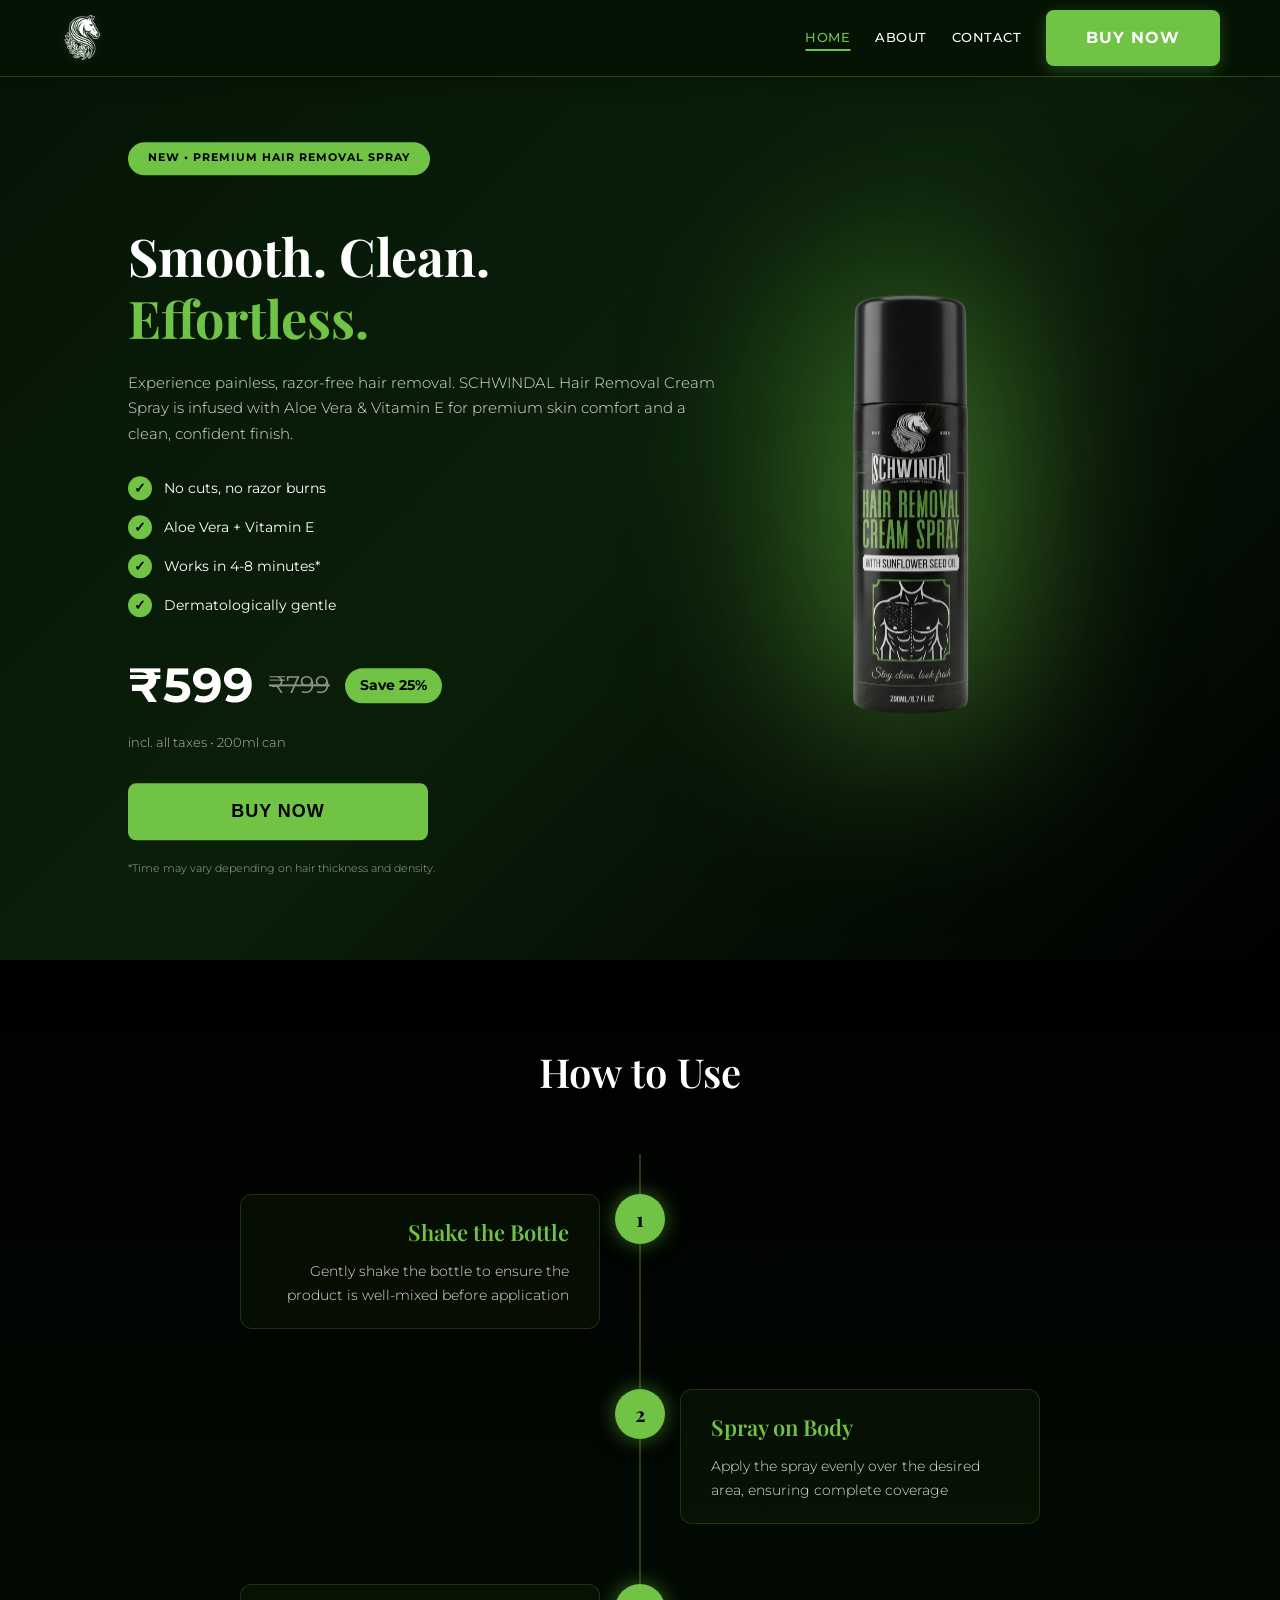
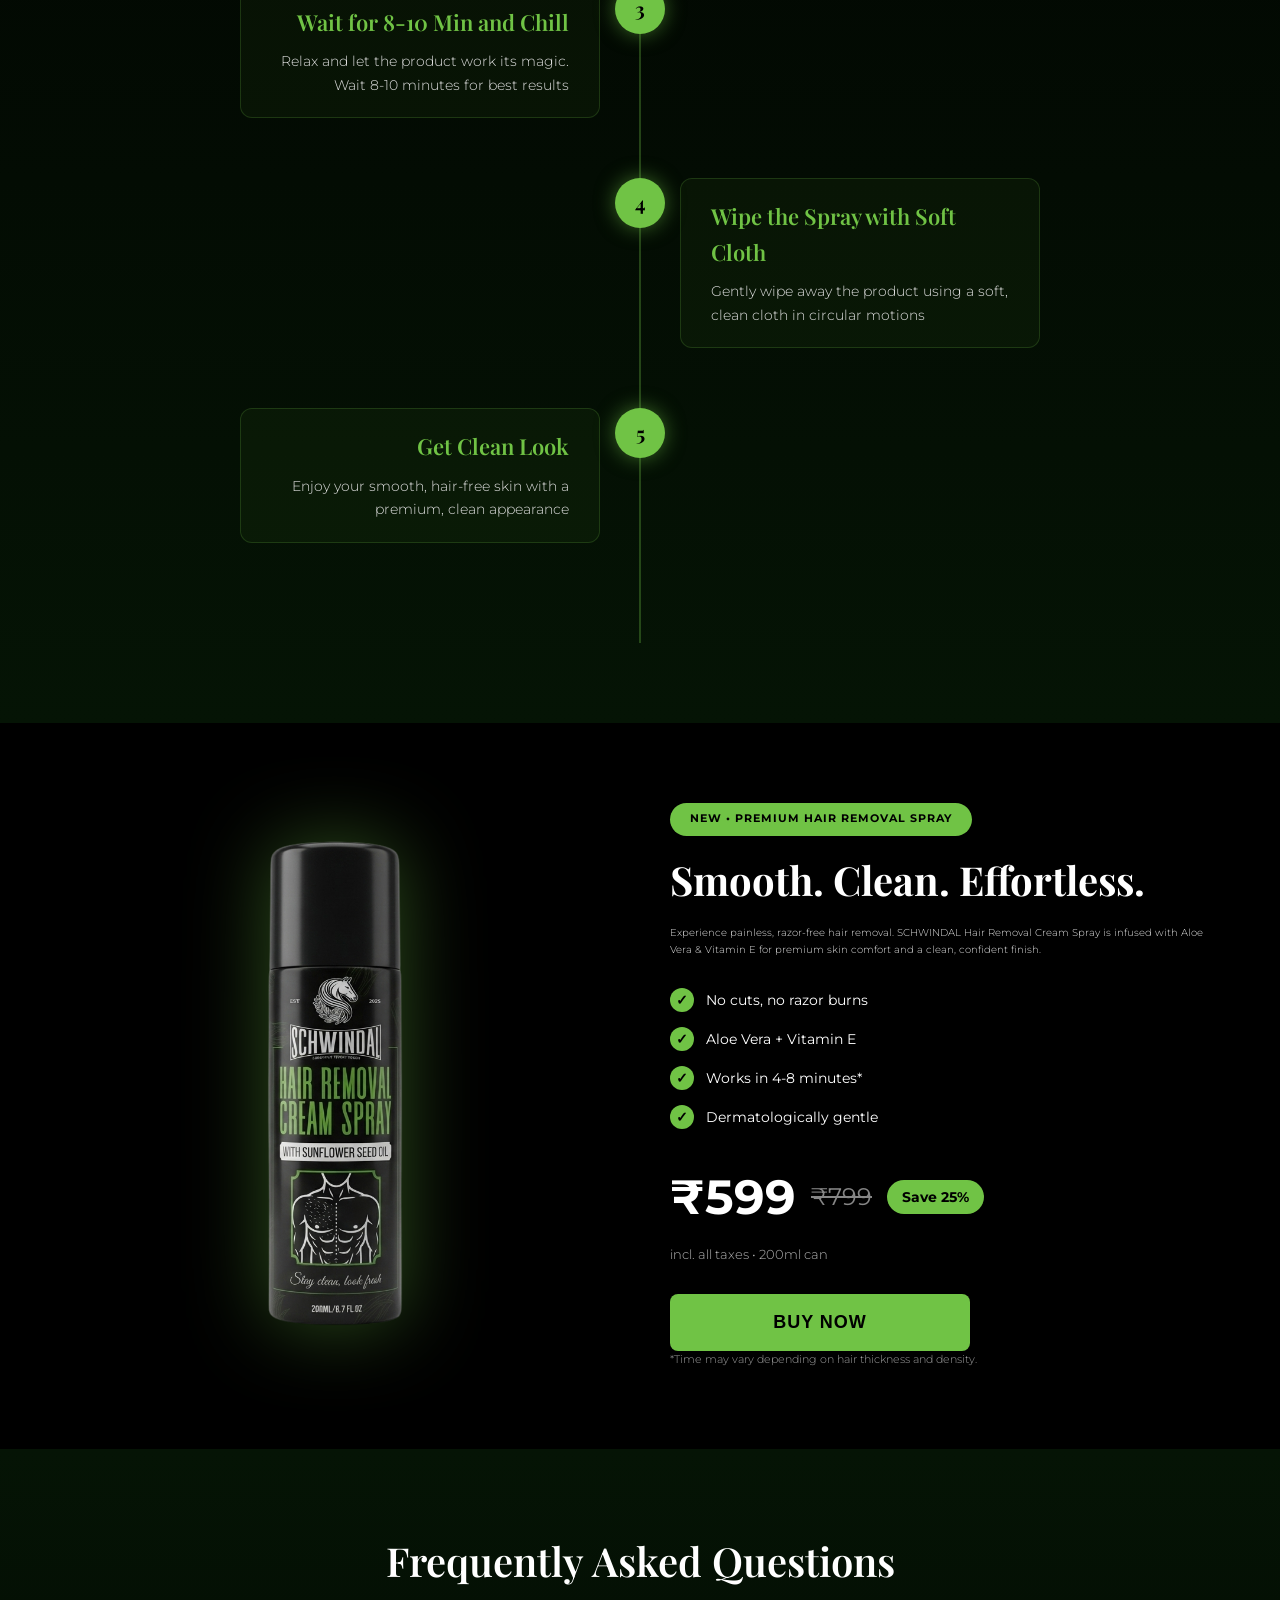
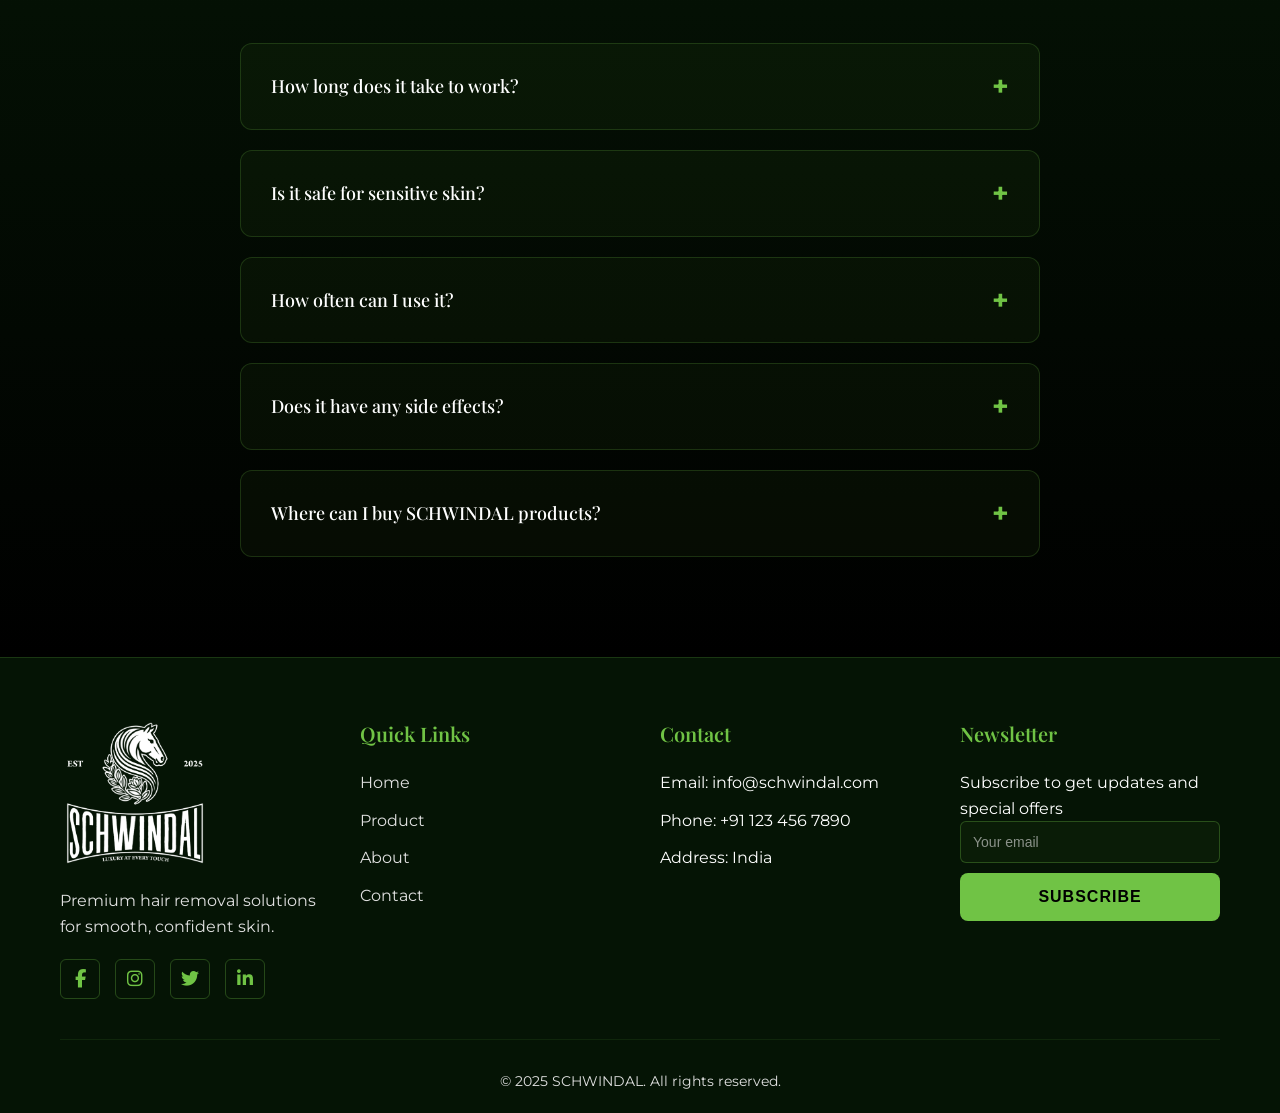
==== index.html @ e3bf69b7 "Initial commit" ====
<!DOCTYPE html>
<html lang="en">
<head>
    <meta charset="UTF-8">
    <meta name="viewport" content="width=device-width, initial-scale=1.0">
    <title>SCHWINDAL Hair Removal Cream Spray</title>
    <link rel="preconnect" href="https://fonts.googleapis.com">
    <link rel="preconnect" href="https://fonts.gstatic.com" crossorigin>
    <link href="https://fonts.googleapis.com/css2?family=Playfair+Display:wght@400;600;700&family=Montserrat:wght@300;400;500;600;700&display=swap" rel="stylesheet">
    <link rel="stylesheet" href="https://cdnjs.cloudflare.com/ajax/libs/font-awesome/6.4.0/css/all.min.css">
    <link rel="stylesheet" href="styles.css">
</head>
<body>
    <!-- Navbar will be loaded here -->

    <!-- Hero Section -->
    <section class="hero" id="home">
        <div class="hero-background"></div>
        <div class="hero-content">
            <!-- Bottle Container -->
            <div class="bottle-container" id="bottleContainer">
                <img src="bottle-hero.png" alt="SCHWINDAL Hair Removal Cream Spray" class="bottle-image" id="bottleImage">
            </div>

            <!-- Product Details Container -->
            <div class="product-details" id="productDetails">
                <div class="product-tag">NEW • PREMIUM HAIR REMOVAL SPRAY</div>
                <h1 class="product-title">
                    Smooth. Clean. <span class="highlight">Effortless.</span>
                </h1>
                <p class="product-description">
                    Experience painless, razor-free hair removal. SCHWINDAL Hair Removal Cream Spray is infused with Aloe Vera & Vitamin E for premium skin comfort and a clean, confident finish.
                </p>
                
                <ul class="product-features">
                    <li>
                        <span class="feature-icon">✓</span>
                        <span>No cuts, no razor burns</span>
                    </li>
                    <li>
                        <span class="feature-icon">✓</span>
                        <span>Aloe Vera + Vitamin E</span>
                    </li>
                    <li>
                        <span class="feature-icon">✓</span>
                        <span>Works in 4-8 minutes*</span>
                    </li>
                    <li>
                        <span class="feature-icon">✓</span>
                        <span>Dermatologically gentle</span>
                    </li>
                </ul>

                <div class="pricing">
                    <div class="price-container">
                        <span class="current-price">₹599</span>
                        <span class="original-price">₹799</span>
                        <span class="discount-badge">Save 25%</span>
                    </div>
                    <p class="price-note">incl. all taxes • 200ml can</p>
                </div>

                <div class="cta-buttons">
                    <button class="btn btn-primary btn-buy">Buy Now</button>
                </div>

                <p class="disclaimer">*Time may vary depending on hair thickness and density.</p>
            </div>
        </div>
    </section>

    <!-- How to Use Timeline Section -->
    <section class="section timeline-section" id="how-to-use">
        <div class="container">
            <h2 class="section-title">How to Use</h2>
            <div class="timeline">
                <div class="timeline-item" data-timeline="0">
                    <div class="timeline-dot">1</div>
                    <div class="timeline-content">
                        <h3>Shake the Bottle</h3>
                        <p>Gently shake the bottle to ensure the product is well-mixed before application</p>
                    </div>
                </div>
                <div class="timeline-item" data-timeline="1">
                    <div class="timeline-dot">2</div>
                    <div class="timeline-content">
                        <h3>Spray on Body</h3>
                        <p>Apply the spray evenly over the desired area, ensuring complete coverage</p>
                    </div>
                </div>
                <div class="timeline-item" data-timeline="2">
                    <div class="timeline-dot">3</div>
                    <div class="timeline-content">
                        <h3>Wait for 8-10 Min and Chill</h3>
                        <p>Relax and let the product work its magic. Wait 8-10 minutes for best results</p>
                    </div>
                </div>
                <div class="timeline-item" data-timeline="3">
                    <div class="timeline-dot">4</div>
                    <div class="timeline-content">
                        <h3>Wipe the Spray with Soft Cloth</h3>
                        <p>Gently wipe away the product using a soft, clean cloth in circular motions</p>
                    </div>
                </div>
                <div class="timeline-item" data-timeline="4">
                    <div class="timeline-dot">5</div>
                    <div class="timeline-content">
                        <h3>Get Clean Look</h3>
                        <p>Enjoy your smooth, hair-free skin with a premium, clean appearance</p>
                    </div>
                </div>
            </div>
        </div>
    </section>

    <!-- Product Details Section -->
    <section class="section product-section" id="product">
        <div class="container">
            <div class="product-layout">
                <div class="product-image-container">
                    <img src="bottle-hero.png" alt="SCHWINDAL Hair Removal Cream Spray" class="product-main-image">
                </div>
                <div class="product-info-container">
                    <div class="product-tag">NEW • PREMIUM HAIR REMOVAL SPRAY</div>
                    <h2 class="product-section-title">
                        Smooth. Clean. <span class="highlight">Effortless.</span>
                    </h2>
                    <p class="product-info-description">
                        Experience painless, razor-free hair removal. SCHWINDAL Hair Removal Cream Spray is infused with Aloe Vera & Vitamin E for premium skin comfort and a clean, confident finish.
                    </p>
                    
                    <ul class="product-info-features">
                        <li>
                            <span class="feature-icon">✓</span>
                            <span>No cuts, no razor burns</span>
                        </li>
                        <li>
                            <span class="feature-icon">✓</span>
                            <span>Aloe Vera + Vitamin E</span>
                        </li>
                        <li>
                            <span class="feature-icon">✓</span>
                            <span>Works in 4-8 minutes*</span>
                        </li>
                        <li>
                            <span class="feature-icon">✓</span>
                            <span>Dermatologically gentle</span>
                        </li>
                    </ul>

                    <div class="product-info-pricing">
                        <div class="price-container">
                            <span class="current-price">₹599</span>
                            <span class="original-price">₹799</span>
                            <span class="discount-badge">Save 25%</span>
                        </div>
                        <p class="price-note">incl. all taxes • 200ml can</p>
                    </div>

                    <button class="btn btn-primary btn-buy">Buy Now</button>
                    <p class="disclaimer">*Time may vary depending on hair thickness and density.</p>
                </div>
            </div>
        </div>
    </section>

    <!-- FAQ Section -->
    <section class="section faq-section" id="faq">
        <div class="container">
            <h2 class="section-title">Frequently Asked Questions</h2>
            <div class="faq-container">
                <div class="faq-item">
                    <div class="faq-question">
                        <h3>How long does it take to work?</h3>
                        <span class="faq-icon">+</span>
                    </div>
                    <div class="faq-answer">
                        <p>SCHWINDAL Hair Removal Cream Spray typically works in 4-8 minutes. The time may vary depending on hair thickness and density.</p>
                    </div>
                </div>
                <div class="faq-item">
                    <div class="faq-question">
                        <h3>Is it safe for sensitive skin?</h3>
                        <span class="faq-icon">+</span>
                    </div>
                    <div class="faq-answer">
                        <p>Yes, our product is dermatologically tested and contains Aloe Vera & Vitamin E, making it gentle and suitable for sensitive skin.</p>
                    </div>
                </div>
                <div class="faq-item">
                    <div class="faq-question">
                        <h3>How often can I use it?</h3>
                        <span class="faq-icon">+</span>
                    </div>
                    <div class="faq-answer">
                        <p>You can use SCHWINDAL Hair Removal Cream Spray as needed. We recommend following the instructions on the packaging for best results.</p>
                    </div>
                </div>
                <div class="faq-item">
                    <div class="faq-question">
                        <h3>Does it have any side effects?</h3>
                        <span class="faq-icon">+</span>
                    </div>
                    <div class="faq-answer">
                        <p>Our product is formulated with gentle ingredients. However, we recommend doing a patch test before first use, especially if you have sensitive skin.</p>
                    </div>
                </div>
                <div class="faq-item">
                    <div class="faq-question">
                        <h3>Where can I buy SCHWINDAL products?</h3>
                        <span class="faq-icon">+</span>
                    </div>
                    <div class="faq-answer">
                        <p>You can purchase SCHWINDAL Hair Removal Cream Spray directly from our website using the "Buy Now" button, or visit our authorized retailers.</p>
                    </div>
                </div>
            </div>
        </div>
    </section>

    <!-- Footer will be loaded here -->

    <script src="components/loader.js"></script>
    <script src="script.js"></script>
</body>
</html>
---- styles.css ----
* {
    margin: 0;
    padding: 0;
    box-sizing: border-box;
}

:root {
    --primary-green: #70c345;
    --primary-green-dark: #5aa335;
    --primary-green-light: #8dd066;
    --dark-green: #0a1f0a;
    --darker-green: #051405;
    --black: #000000;
    --white: #ffffff;
    --text-gray: #e0e0e0;
}

body {
    font-family: 'Montserrat', sans-serif;
    background: var(--black);
    color: var(--white);
    overflow-x: hidden;
    font-size: 16px;
    line-height: 1.6;
    -webkit-font-smoothing: antialiased;
    -moz-osx-font-smoothing: grayscale;
}

h1, h2, h3, h4, h5, h6 {
    font-family: 'Playfair Display', serif;
    font-weight: 600;
}

.container {
    max-width: 1200px;
    margin: 0 auto;
    padding: 0 20px;
}

/* Header */
.header {
    position: fixed;
    top: 0;
    left: 0;
    right: 0;
    z-index: 1000;
    background: rgba(5, 20, 5, 0.98);
    backdrop-filter: blur(15px);
    -webkit-backdrop-filter: blur(15px);
    padding: 10px 0;
    border-bottom: 1px solid rgba(112, 195, 69, 0.3);
    box-shadow: 0 2px 20px rgba(0, 0, 0, 0.3);
    transition: all 0.3s ease;
}

.header .container {
    display: flex;
    justify-content: space-between;
    align-items: center;
}

.logo {
    display: flex;
    align-items: center;
    gap: 12px;
    text-decoration: none;
    transition: all 0.3s ease;
    cursor: pointer;
}

.logo:hover {
    transform: translateY(-2px);
}

.logo-icon {
    height: 45px;
    width: auto;
    object-fit: contain;
    transition: all 0.3s ease;
    filter: drop-shadow(0 2px 4px rgba(112, 195, 69, 0.2));
}

.logo:hover .logo-icon {
    filter: drop-shadow(0 4px 8px rgba(112, 195, 69, 0.4));
    transform: scale(1.05);
}

.logo-brand {
    height: 35px;
    width: auto;
    object-fit: contain;
    transition: all 0.3s ease;
}

.logo:hover .logo-brand {
    transform: scale(1.02);
}

/* .logo-text {
    font-size: 20px;
    font-weight: 700;
    color: var(--primary-green);
    letter-spacing: 2px;
    text-transform: uppercase;
    font-family: 'Playfair Display', serif;
}

.logo-est {
    font-size: 10px;
    color: var(--white);
    opacity: 0.8;
} */

.nav {
    display: flex;
    gap: 25px;
    align-items: center;
}

.nav-link {
    color: var(--white);
    text-decoration: none;
    font-size: 13px;
    font-weight: 500;
    transition: all 0.3s ease;
    position: relative;
    padding: 3px 0;
    text-transform: uppercase;
    letter-spacing: 0.5px;
}

.nav-link::before {
    content: '';
    position: absolute;
    bottom: 0;
    left: 50%;
    width: 0;
    height: 2px;
    background: var(--primary-green);
    transition: all 0.3s ease;
    transform: translateX(-50%);
}

.nav-link:hover::before,
.nav-link.active::before {
    width: 100%;
}

.nav-link:hover,
.nav-link.active {
    color: var(--primary-green);
}

.btn-nav {
    padding: 8px 20px;
    font-size: 12px;
    background: var(--primary-green);
    color: var(--white);
    text-decoration: none;
    border-radius: 6px;
    font-weight: 600;
    transition: all 0.3s ease;
    text-transform: uppercase;
    letter-spacing: 0.5px;
    box-shadow: 0 4px 15px rgba(112, 195, 69, 0.3);
    border: 2px solid transparent;
}

.btn-nav:hover {
    background: var(--primary-green-dark);
    transform: translateY(-2px);
    box-shadow: 0 6px 20px rgba(112, 195, 69, 0.4);
    border-color: var(--primary-green-light);
}

.mobile-menu-toggle {
    display: none;
}

/* Hero Section */
.hero {
    position: relative;
    min-height: 100vh;
    display: flex;
    align-items: center;
    justify-content: center;
    overflow: hidden;
    padding-top: 60px;
}

.hero-background {
    position: absolute;
    top: 0;
    left: 0;
    width: 100%;
    height: 100%;
    background: linear-gradient(135deg, var(--darker-green) 0%, var(--dark-green) 50%, var(--black) 100%);
    z-index: -2;
}

.hero-background::before {
    content: '';
    position: absolute;
    top: 0;
    left: 0;
    width: 100%;
    height: 100%;
    background-image: url('bg.gif');
    background-size: cover;
    background-position: center;
    background-repeat: no-repeat;
    opacity: 0.4;
    z-index: -1;
}

.hero-content {
    width: 100%;
    max-width: 1800px;
    margin: 0 auto;
    padding: 0 60px;
    display: flex;
    align-items: center;
    justify-content: space-between;
    gap: 80px;
    position: relative;
    min-height: 100vh;
}

/* Bottle Container - Initial State (Centered on Screen) */
.bottle-container {
    position: absolute;
    left: 50%;
    top: 50%;
    transform: translate(-50%, -50%);
    z-index: 10;
    width: auto;
    transition: all 2.5s cubic-bezier(0.25, 0.46, 0.45, 0.94);
    opacity: 1;
    will-change: transform, left;
}

/* Bottle moves to right side */
.bottle-container.animate {
    position: absolute;
    left: 65%;
    top: 50%;
    transform: translate(-50%, -50%);
    z-index: 10;
}

.bottle-image {
    max-width: 700px;
    width: 135%;
    height: auto;
    filter: drop-shadow(0 0 100px rgba(112, 195, 69, 0.9));
    transition: transform 0.3s ease;
}

.bottle-container.animate .bottle-image {
    animation: float 3s ease-in-out infinite;
}

@keyframes float {
    0%, 100% {
        transform: translateY(0px);
    }
    50% {
        transform: translateY(-15px);
    }
}

/* Product Details - Start from Center, Move to Left */
.product-details {
    position: absolute;
    left: 50%;
    top: 50%;
    transform: translate(-50%, -50%);
    opacity: 0;
    z-index: 5;
    max-width: 600px;
    width: 100%;
    transition: all 2.5s cubic-bezier(0.25, 0.46, 0.45, 0.94);
    pointer-events: none;
    will-change: transform, left, opacity;
}

/* Details move to left side */
.product-details.animate {
    position: absolute;
    left: 10%;
    top: 50%;
    transform: translate(0, -50%);
    opacity: 1;
    pointer-events: all;
}

.product-tag {
    display: inline-block;
    background: var(--primary-green);
    color: var(--black);
    padding: 8px 20px;
    border-radius: 30px;
    font-size: 10.5px;
    font-weight: bold;
    letter-spacing: 1px;
    margin-bottom: 20px;
    text-transform: uppercase;
}

.product-title {
    font-size: 52px;
    font-weight: 700;
    line-height: 1.2;
    margin-bottom: 20px;
    margin-top: 30px;
    color: var(--white);
    font-family: 'Playfair Display', serif;
}

.product-title .highlight {
    color: var(--primary-green);
}

.product-description {
    font-size: 15px;
    line-height: 1.7;
    color: var(--text-gray);
    margin-bottom: 30px;
    font-weight: 300;
}

.product-features {
    list-style: none;
    margin-bottom: 30px;
}

.product-features li {
    display: flex;
    align-items: center;
    gap: 12px;
    margin-bottom: 15px;
    font-size: 14px;
    color: var(--white);
    font-weight: 400;
}

.feature-icon {
    width: 24px;
    height: 24px;
    border-radius: 50%;
    background: var(--primary-green);
    color: var(--black);
    display: flex;
    align-items: center;
    justify-content: center;
    font-weight: bold;
    font-size: 14px;
    flex-shrink: 0;
}

.pricing {
    margin-bottom: 30px;
}

.price-container {
    display: flex;
    align-items: center;
    gap: 15px;
    margin-bottom: 8px;
}

.current-price {
    font-size: 48px;
    font-weight: bold;
    color: var(--white);
}

.original-price {
    font-size: 24px;
    color: var(--text-gray);
    text-decoration: line-through;
    opacity: 0.6;
}

.discount-badge {
    background: var(--primary-green);
    color: var(--black);
    padding: 6px 15px;
    border-radius: 20px;
    font-size: 14px;
    font-weight: bold;
}

.price-note {
    font-size: 13px;
    color: var(--text-gray);
    opacity: 0.8;
    font-weight: 300;
}

.cta-buttons {
    display: flex;
    gap: 15px;
    margin-bottom: 20px;
    flex-wrap: wrap;
    justify-content: flex-start;
}

.btn {
    padding: 15px 40px;
    font-size: 16px;
    font-weight: bold;
    border: none;
    border-radius: 8px;
    cursor: pointer;
    transition: all 0.3s;
    text-transform: uppercase;
    letter-spacing: 1px;
}

.btn-primary {
    background: var(--primary-green);
    color: var(--black);
}

.btn-primary:hover {
    background: var(--primary-green-dark);
    transform: translateY(-2px);
    box-shadow: 0 10px 30px rgba(112, 195, 69, 0.4);
}

.btn-secondary {
    background: transparent;
    color: var(--primary-green);
    border: 2px solid var(--primary-green);
}

.btn-secondary:hover {
    background: rgba(112, 195, 69, 0.1);
    transform: translateY(-2px);
}

.disclaimer {
    font-size: 11px;
    color: var(--text-gray);
    opacity: 0.7;
    font-weight: 300;
}

/* Additional Sections */
.section {
    padding: 80px 0;
    background: var(--darker-green);
}

.section-title {
    font-size: 40px;
    text-align: center;
    margin-bottom: 50px;
    color: var(--white);
    font-family: 'Playfair Display', serif;
    font-weight: 600;
}

/* Page Hero (for About and Contact pages) */
.page-hero {
    min-height: 50vh;
    display: flex;
    align-items: center;
    justify-content: center;
    background: linear-gradient(135deg, var(--darker-green) 0%, var(--dark-green) 50%, var(--black) 100%);
    padding-top: 80px;
    position: relative;
    overflow: hidden;
}

.page-hero::before {
    content: '';
    position: absolute;
    top: 0;
    left: 0;
    width: 100%;
    height: 100%;
    background-image: url('bg.gif');
    background-size: cover;
    background-position: center;
    background-repeat: no-repeat;
    opacity: 0.3;
    z-index: -1;
}

.page-hero-content {
    text-align: center;
    z-index: 1;
}

.page-title {
    font-size: 56px;
    font-family: 'Playfair Display', serif;
    font-weight: 700;
    color: var(--white);
    margin-bottom: 15px;
}

.page-subtitle {
    font-size: 18px;
    color: var(--text-gray);
    font-weight: 300;
}

/* About Page Section */
.about-page-section {
    background: var(--black);
    padding: 80px 0;
}

.about-page-content {
    max-width: 1000px;
    margin: 0 auto;
}

.about-text-block {
    margin-bottom: 50px;
}

.about-heading {
    font-size: 32px;
    font-family: 'Playfair Display', serif;
    color: var(--primary-green);
    margin-bottom: 20px;
    font-weight: 600;
}

.about-paragraph {
    font-size: 15px;
    line-height: 1.8;
    color: var(--text-gray);
    margin-bottom: 20px;
    font-weight: 300;
}

.about-features-grid {
    display: grid;
    grid-template-columns: repeat(auto-fit, minmax(200px, 1fr));
    gap: 30px;
    margin-top: 60px;
}

.about-feature {
    text-align: center;
    padding: 30px 20px;
    background: rgba(112, 195, 69, 0.05);
    border-radius: 12px;
    border: 1px solid rgba(112, 195, 69, 0.2);
    transition: all 0.3s;
}

.about-feature:hover {
    transform: translateY(-5px);
    border-color: var(--primary-green);
    box-shadow: 0 10px 30px rgba(112, 195, 69, 0.2);
}

.about-feature-icon {
    font-size: 40px;
    margin-bottom: 15px;
}

.about-feature h3 {
    font-size: 18px;
    font-family: 'Playfair Display', serif;
    color: var(--primary-green);
    margin-bottom: 10px;
    font-weight: 600;
}

.about-feature p {
    font-size: 13px;
    color: var(--text-gray);
    font-weight: 300;
}

/* Contact Section */
.contact-section {
    background: var(--black);
    padding: 80px 0;
}

.contact-layout {
    display: grid;
    grid-template-columns: 1fr 1.2fr;
    gap: 60px;
    max-width: 1200px;
    margin: 0 auto;
}

.contact-info {
    padding-right: 40px;
}

.contact-heading {
    font-size: 32px;
    font-family: 'Playfair Display', serif;
    color: var(--primary-green);
    margin-bottom: 20px;
    font-weight: 600;
}

.contact-description {
    font-size: 15px;
    color: var(--text-gray);
    margin-bottom: 40px;
    line-height: 1.7;
    font-weight: 300;
}

.contact-details {
    margin-bottom: 40px;
}

.contact-item {
    display: flex;
    gap: 20px;
    margin-bottom: 30px;
    align-items: flex-start;
}

.contact-icon {
    font-size: 32px;
    width: 50px;
    height: 50px;
    display: flex;
    align-items: center;
    justify-content: center;
    background: rgba(112, 195, 69, 0.1);
    border-radius: 12px;
    flex-shrink: 0;
}

.contact-text h3 {
    font-size: 18px;
    font-family: 'Playfair Display', serif;
    color: var(--primary-green);
    margin-bottom: 8px;
    font-weight: 600;
}

.contact-text p {
    font-size: 14px;
    color: var(--text-gray);
    margin-bottom: 5px;
    font-weight: 300;
}

.social-contact h3 {
    font-size: 20px;
    font-family: 'Playfair Display', serif;
    color: var(--white);
    margin-bottom: 15px;
    font-weight: 600;
}

.contact-form-container {
    background: rgba(112, 195, 69, 0.05);
    padding: 40px;
    border-radius: 12px;
    border: 1px solid rgba(112, 195, 69, 0.2);
}

.contact-form {
    display: flex;
    flex-direction: column;
    gap: 20px;
}

.form-group {
    display: flex;
    flex-direction: column;
    gap: 8px;
}

.form-group label {
    font-size: 14px;
    color: var(--primary-green);
    font-weight: 500;
}

.form-input {
    padding: 12px 15px;
    background: rgba(112, 195, 69, 0.05);
    border: 1px solid rgba(112, 195, 69, 0.3);
    border-radius: 8px;
    color: var(--white);
    font-size: 14px;
    font-family: 'Montserrat', sans-serif;
    font-weight: 300;
    transition: all 0.3s;
}

.form-input:focus {
    outline: none;
    border-color: var(--primary-green);
    background: rgba(112, 195, 69, 0.08);
}

.form-input::placeholder {
    color: var(--text-gray);
    opacity: 0.5;
}

.form-textarea {
    resize: vertical;
    min-height: 120px;
}

.btn-submit {
    width: 100%;
    margin-top: 10px;
}

.form-status {
    min-height: 20px;
    margin-bottom: 12px;
    font-size: 14px;
    font-weight: 500;
    padding: 10px 12px;
    border-radius: 6px;
}

.form-status-success {
    color: var(--white);
    background: rgba(112, 195, 69, 0.15);
    border: 1px solid var(--primary-green);
}

.form-status-error {
    color: #ff6b6b;
    background: rgba(255, 107, 107, 0.15);
    border: 1px solid #ff6b6b;
}

/* Timeline Section */
.timeline-section {
    background: linear-gradient(180deg, var(--black) 0%, var(--darker-green) 100%);
    position: relative;
}

.timeline {
    position: relative;
    max-width: 800px;
    margin: 0 auto;
    padding: 40px 0;
}

.timeline::before {
    content: '';
    position: absolute;
    left: 50%;
    top: 0;
    bottom: 0;
    width: 2px;
    background: rgba(112, 195, 69, 0.3);
    transform: translateX(-50%);
}

.timeline-item {
    position: relative;
    margin-bottom: 60px;
    opacity: 0;
    transform: translateY(50px);
    transition: all 0.8s ease-out;
}

.timeline-item.animate {
    opacity: 1;
    transform: translateY(0);
}

.timeline-item:nth-child(odd) {
    padding-right: 50%;
    text-align: right;
    padding-right: calc(50% + 40px);
}

.timeline-item:nth-child(even) {
    padding-left: 50%;
    text-align: left;
    padding-left: calc(50% + 40px);
}

.timeline-dot {
    position: absolute;
    left: 50%;
    top: 0;
    width: 50px;
    height: 50px;
    border-radius: 50%;
    background: var(--primary-green);
    transform: translateX(-50%);
    box-shadow: 0 0 20px rgba(112, 195, 69, 0.5);
    z-index: 2;
    display: flex;
    align-items: center;
    justify-content: center;
    font-family: 'Playfair Display', serif;
    font-size: 20px;
    font-weight: 700;
    color: var(--black);
}

.timeline-content {
    background: rgba(112, 195, 69, 0.05);
    padding: 20px 30px;
    border-radius: 12px;
    border: 1px solid rgba(112, 195, 69, 0.2);
    transition: all 0.3s;
}

.timeline-content:hover {
    border-color: var(--primary-green);
    box-shadow: 0 10px 30px rgba(112, 195, 69, 0.2);
}

.timeline-content h3 {
    color: var(--primary-green);
    font-size: 22px;
    margin-bottom: 10px;
    font-family: 'Playfair Display', serif;
    font-weight: 600;
}

.timeline-content p {
    color: var(--text-gray);
    line-height: 1.7;
    font-size: 14px;
    font-weight: 300;
}

/* Product Section */
.product-section {
    background: var(--black);
}

.product-layout {
    display: flex;
    align-items: center;
    gap: 60px;
    flex-wrap: wrap;
}

.product-image-container {
    flex: 1;
    min-width: 300px;
    display: flex;
    justify-content: center;
    align-items: center;
}

.product-main-image {
    max-width: 700px;
    width: 150%;
    height: auto;
    filter: drop-shadow(0 0 40px rgba(112, 195, 69, 0.4));
}

.product-info-container {
    flex: 1;
    min-width: 300px;
    max-width: 600px;
}

.product-section-title {
    font-size: 40px;
    font-weight: 700;
    line-height: 1.2;
    margin-bottom: 20px;
    color: var(--white);
    font-family: 'Playfair Display', serif;
}

.product-info-description {
    font-size: 10px;
    line-height: 1.7;
    color: var(--text-gray);
    margin-bottom: 30px;
    font-weight: 300;
}

.product-info-features {
    list-style: none;
    margin-bottom: 30px;
}

.product-info-features li {
    display: flex;
    align-items: center;
    gap: 12px;
    margin-bottom: 15px;
    font-size: 14px;
    color: var(--white);
    font-weight: 400;
}

.product-info-pricing {
    margin-bottom: 30px;
}

.btn-buy {
    width: 100%;
    max-width: 300px;
    padding: 18px 40px;
    font-size: 18px;
}

/* FAQ Section */
.faq-section {
    background: linear-gradient(180deg, var(--darker-green) 0%, var(--black) 100%);
}

.faq-container {
    max-width: 800px;
    margin: 0 auto;
}

.faq-item {
    margin-bottom: 20px;
    background: rgba(112, 195, 69, 0.05);
    border: 1px solid rgba(112, 195, 69, 0.2);
    border-radius: 12px;
    overflow: hidden;
    transition: all 0.3s;
}

.faq-item:hover {
    border-color: var(--primary-green);
}

.faq-question {
    padding: 20px 30px;
    display: flex;
    justify-content: space-between;
    align-items: center;
    cursor: pointer;
    transition: all 0.3s;
}

.faq-question:hover {
    background: rgba(112, 195, 69, 0.1);
}

.faq-question h3 {
    color: var(--white);
    font-size: 18px;
    font-weight: 500;
    font-family: 'Playfair Display', serif;
}

.faq-icon {
    font-size: 28px;
    color: var(--primary-green);
    font-weight: bold;
    transition: transform 0.3s;
}

.faq-item.active .faq-icon {
    transform: rotate(45deg);
}

.faq-answer {
    max-height: 0;
    overflow: hidden;
    transition: max-height 0.4s ease-out;
}

.faq-item.active .faq-answer {
    max-height: 500px;
}

.faq-answer p {
    padding: 0 30px 20px;
    color: var(--text-gray);
    line-height: 1.7;
    font-size: 14px;
    font-weight: 300;
}

/* Footer */
.footer {
    background: var(--darker-green);
    border-top: 1px solid rgba(112, 195, 69, 0.2);
    padding: 60px 0 20px;
}

.footer-content {
    display: grid;
    grid-template-columns: repeat(auto-fit, minmax(250px, 1fr));
    gap: 40px;
    margin-bottom: 40px;
}

.footer-section h3,
.footer-section h4 {
    color: var(--primary-green);
    margin-bottom: 20px;
    font-size: 20px;
}

.footer-logo-container {
    margin-bottom: 20px;
}

.footer-logo-image {
    max-width: 150px;
    height: auto;
    display: block;
}

.footer-logo {
    font-size: 28px;
    font-weight: bold;
    letter-spacing: 2px;
}

.footer-description {
    color: var(--text-gray);
    margin-bottom: 20px;
    line-height: 1.6;
}

.social-links {
    display: flex;
    gap: 15px;
    flex-wrap: wrap;
}

.social-link {
    color: var(--primary-green);
    text-decoration: none;
    padding: 12px;
    border: 1px solid rgba(112, 195, 69, 0.3);
    border-radius: 6px;
    transition: all 0.3s;
    display: flex;
    align-items: center;
    justify-content: center;
    width: 40px;
    height: 40px;
}

.social-link i {
    font-size: 18px;
}

.social-link:hover {
    background: rgba(112, 195, 69, 0.1);
    border-color: var(--primary-green);
    transform: translateY(-2px);
}

.footer-links {
    list-style: none;
}

.footer-links li {
    margin-bottom: 12px;
}

.footer-links a {
    color: var(--text-gray);
    text-decoration: none;
    transition: color 0.3s;
}

.footer-links a:hover {
    color: var(--primary-green);
}

.newsletter-form {
    display: flex;
    flex-direction: column;
    gap: 10px;
}

.newsletter-input {
    padding: 12px;
    background: rgba(112, 195, 69, 0.05);
    border: 1px solid rgba(112, 195, 69, 0.3);
    border-radius: 6px;
    color: var(--white);
    font-size: 14px;
}

.newsletter-input::placeholder {
    color: var(--text-gray);
    opacity: 0.6;
}

.newsletter-input:focus {
    outline: none;
    border-color: var(--primary-green);
}

.footer-bottom {
    text-align: center;
    padding-top: 30px;
    border-top: 1px solid rgba(112, 195, 69, 0.1);
    color: var(--text-gray);
    font-size: 14px;
}

/* Responsive Design */
@media (max-width: 968px) {
    .hero-content {
        flex-direction: column;
        justify-content: center;
        padding: 0 30px;
    }

    .bottle-container {
        position: absolute;
        left: 50%;
        top: 50%;
        transform: translate(-50%, -50%);
    }

    .bottle-container.animate {
        position: absolute;
        left: 50%;
        top: 30%;
        transform: translate(-50%, -50%);
    }

    .product-details {
        position: absolute;
        left: 50%;
        top: 50%;
        transform: translate(-50%, -50%);
        text-align: center;
        max-width: 90%;
        opacity: 0;
    }

    .product-details.animate {
        position: absolute;
        left: 50%;
        top: 70%;
        transform: translate(-50%, -50%);
        opacity: 1;
    }

    .product-title {
        font-size: 38px;
    }

    .nav {
        gap: 15px;
        flex-wrap: wrap;
    }

    .timeline::before {
        left: 25px;
    }

    .timeline-item {
        padding-left: 70px !important;
        padding-right: 0 !important;
        text-align: left !important;
    }

    .timeline-dot {
        left: 25px;
        width: 50px;
        height: 50px;
        font-size: 18px;
    }

    .product-layout {
        flex-direction: column;
        text-align: center;
    }

    .product-info-container {
        max-width: 100%;
    }

    .contact-layout {
        grid-template-columns: 1fr;
        gap: 40px;
    }

    .contact-info {
        padding-right: 0;
    }

    .page-title {
        font-size: 42px;
    }
}

@media (max-width: 768px) {
    .mobile-menu-toggle {
        display: flex;
    }

    .logo {
        gap: 10px;
    }

    .logo-icon {
        height: 38px;
    }

    .logo-brand {
        height: 30px;
    }

    .hero {
        min-height: 100vh;
        padding-top: 55px;
    }

    .hero-content {
        padding: 0 25px;
        min-height: calc(100vh - 70px);
    }

    .bottle-container {
        position: absolute;
        left: 50%;
        top: 50%;
        transform: translate(-50%, -50%);
        width: 100%;
        display: flex;
        justify-content: center;
        align-items: center;
    }

    .bottle-container.animate {
        position: absolute;
        left: 50%;
        top: 25%;
        transform: translate(-50%, -50%);
        width: 100%;
        display: flex;
        justify-content: center;
        align-items: center;
    }

    .bottle-image {
        max-width: 750px;
        width: 95%;
        height: auto;
        min-width: 450px;
    }

    .product-details {
        position: absolute;
        left: 50%;
        top: 50%;
        transform: translate(-50%, -50%);
        text-align: center;
        max-width: 95%;
        padding: 0 10px;
        opacity: 0;
    }

    .product-details.animate {
        position: absolute;
        left: 50%;
        top: 75%;
        transform: translate(-50%, -50%);
        opacity: 1;
    }

    .product-title,
    .product-section-title {
        font-size: 24px;
    }

    .product-description {
        font-size: 13px;
    }

    .product-features li {
        font-size: 13px;
    }

    .current-price {
        font-size: 28px;
    }

    .original-price {
        font-size: 18px;
    }

    .cta-buttons {
        flex-direction: column;
        gap: 10px;
    }

    .btn {
        width: 100%;
        padding: 14px 30px;
        font-size: 14px;
    }

    .nav {
        position: fixed;
        top: 70px;
        left: 0;
        right: 0;
        background: rgba(5, 20, 5, 0.98);
        backdrop-filter: blur(15px);
        flex-direction: column;
        padding: 30px 20px;
        gap: 25px;
        transform: translateY(-100%);
        opacity: 0;
        visibility: hidden;
        transition: all 0.3s ease;
        border-bottom: 1px solid rgba(112, 195, 69, 0.3);
        box-shadow: 0 10px 30px rgba(0, 0, 0, 0.5);
    }

    .nav.active {
        transform: translateY(0);
        opacity: 1;
        visibility: visible;
    }

    .nav-link {
        font-size: 16px;
        padding: 12px 0;
        text-align: center;
        width: 100%;
    }

    .btn-nav {
        width: 100%;
        text-align: center;
    }

    .mobile-menu-toggle {
        display: flex;
        flex-direction: column;
        gap: 5px;
        background: transparent;
        border: none;
        cursor: pointer;
        padding: 5px;
        z-index: 1001;
    }

    .mobile-menu-toggle span {
        width: 25px;
        height: 3px;
        background: var(--primary-green);
        transition: all 0.3s ease;
        border-radius: 2px;
    }

    .mobile-menu-toggle.active span:nth-child(1) {
        transform: rotate(45deg) translate(8px, 8px);
    }

    .mobile-menu-toggle.active span:nth-child(2) {
        opacity: 0;
    }

    .mobile-menu-toggle.active span:nth-child(3) {
        transform: rotate(-45deg) translate(7px, -7px);
    }

    .section-title {
        font-size: 26px;
        margin-bottom: 40px;
    }

    .section {
        padding: 60px 0;
    }

    .footer-content {
        grid-template-columns: 1fr;
        gap: 30px;
    }

    .footer-logo-image {
        max-width: 120px;
    }

    .page-title {
        font-size: 32px;
    }

    .page-subtitle {
        font-size: 16px;
    }

    .about-heading,
    .contact-heading {
        font-size: 24px;
    }

    .about-paragraph,
    .contact-description {
        font-size: 14px;
    }

    .timeline-content h3 {
        font-size: 16px;
    }

    .timeline-content p {
        font-size: 12px;
    }

    .timeline-dot {
        width: 45px;
        height: 45px;
        font-size: 16px;
    }

    .product-layout {
        gap: 40px;
    }

    .product-main-image {
        max-width: 100%;
    }

    .contact-layout {
        gap: 30px;
    }

    .contact-form-container {
        padding: 30px 20px;
    }
}

@media (max-width: 480px) {
    .logo {
        gap: 8px;
    }

    .logo-icon {
        height: 32px;
    }

    .logo-brand {
        height: 26px;
    }

    .hero {
        padding-top: 50px;
    }

    .bottle-container {
        position: absolute;
        left: 50%;
        top: 50%;
        transform: translate(-50%, -50%);
        width: 100%;
        display: flex;
        justify-content: center;
        align-items: center;
        padding: 0 20px;
    }

    .bottle-container.animate {
        position: absolute;
        left: 50%;
        top: 26%;
        transform: translate(-50%, -50%);
        width: 100%;
        display: flex;
        justify-content: center;
        align-items: center;
        padding: 0 20px;
    }

    .bottle-image {
        max-width: 650px;
        width: 95%;
        height: auto;
        min-width: 450px;
    }

    .product-details.animate {
        top: 80%;
    }

    .product-title {
        font-size: 24px;
    }

    .product-tag {
        font-size: 8px;
        padding: 6px 15px;
    }

    .current-price {
        font-size: 24px;
    }

    .section-title {
        font-size: 24px;
    }

    .page-title {
        font-size: 28px;
    }

    .timeline-dot {
        width: 40px;
        height: 40px;
        font-size: 14px;
    }

    .timeline-item {
        padding-left: 60px !important;
    }

    .timeline::before {
        left: 20px;
    }

    .timeline-dot {
        left: 20px;
    }
}
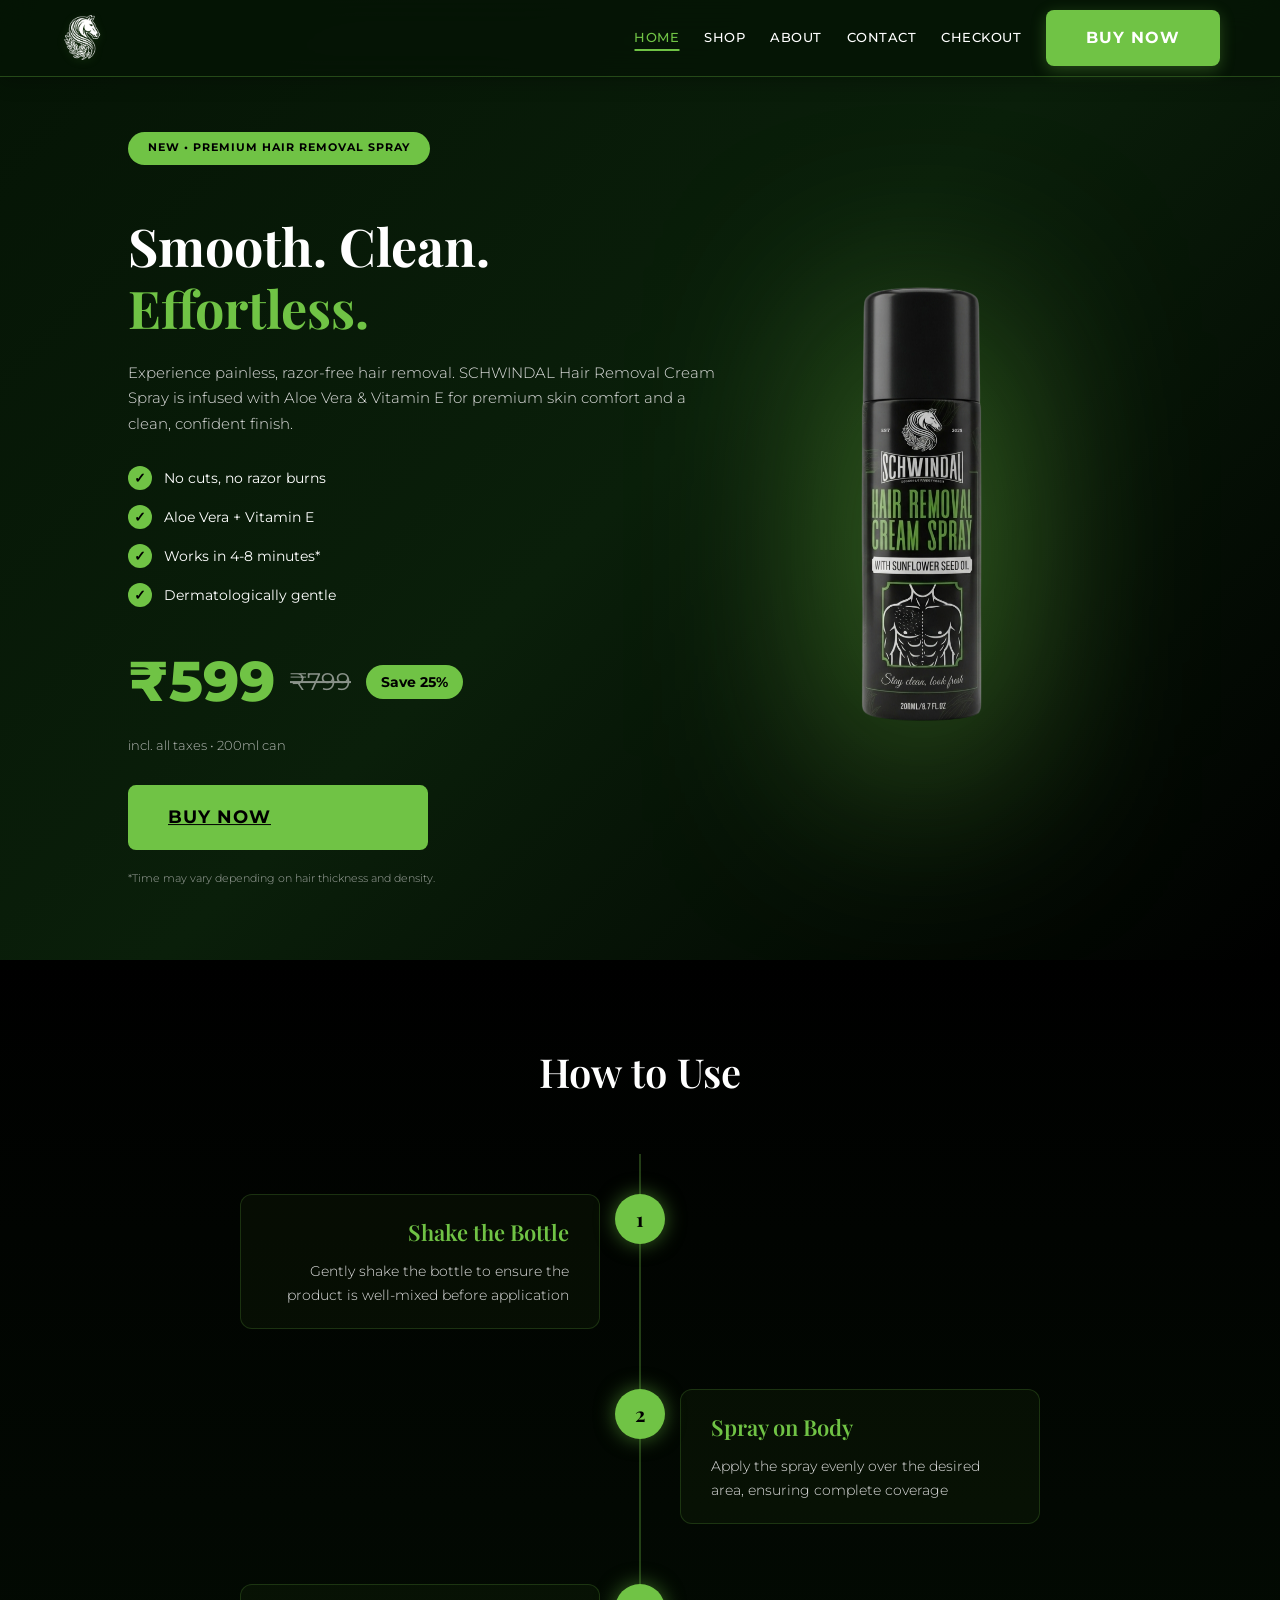
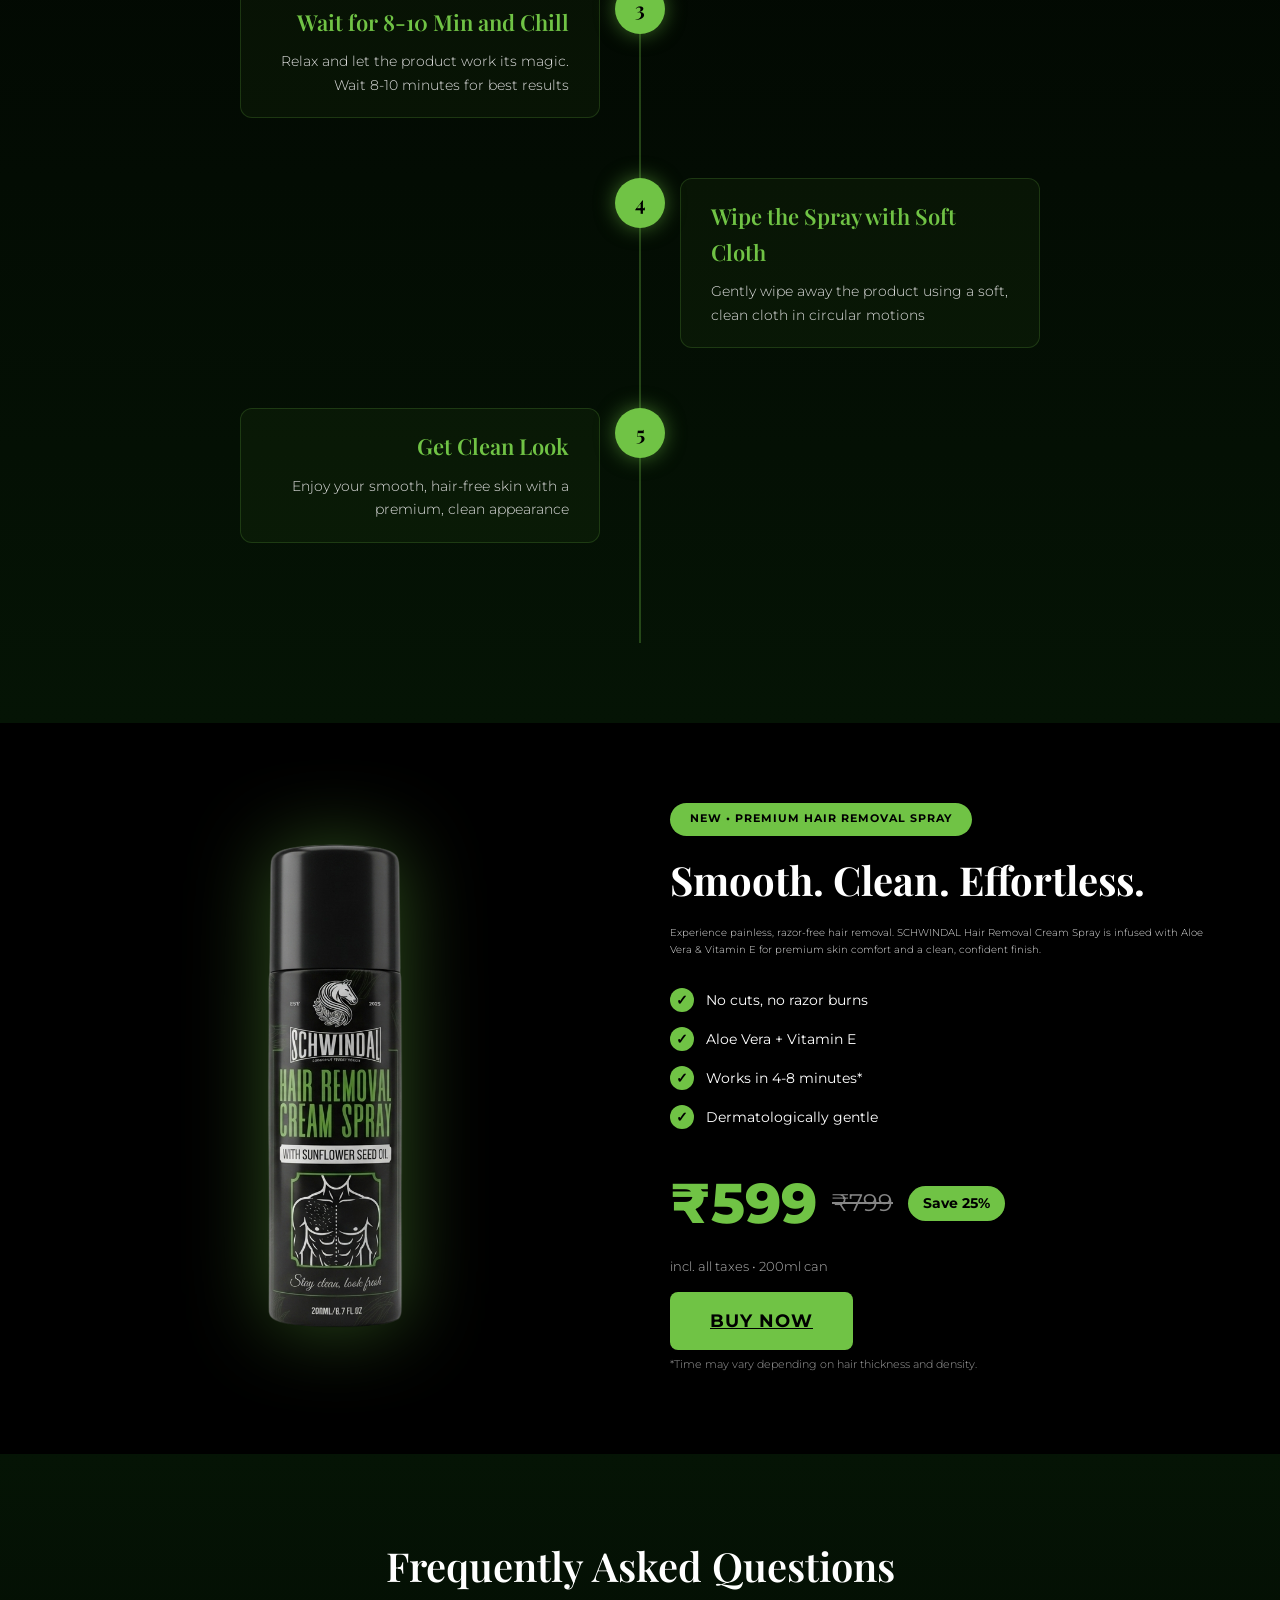
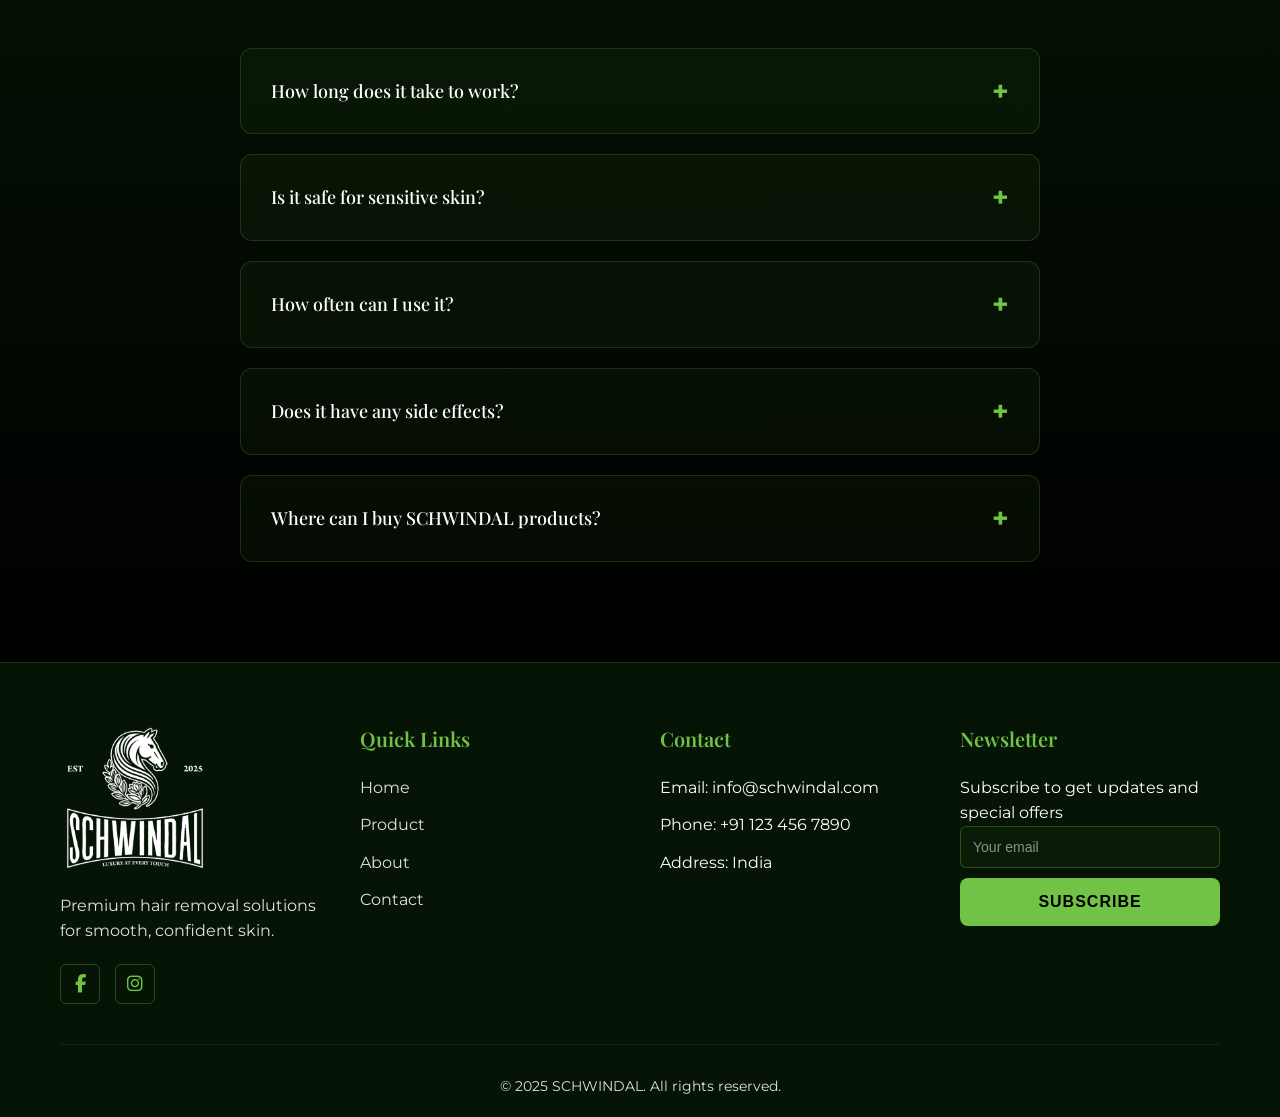
==== commit b54e7f9e: "feat: add checkout page with JS logic (mirrors Spring CheckoutController) + navbar update" ====
--- a/index.html
+++ b/index.html
@@ -1,16 +1,21 @@
 <!DOCTYPE html>
 <html lang="en">
+
 <head>
     <meta charset="UTF-8">
     <meta name="viewport" content="width=device-width, initial-scale=1.0">
     <title>SCHWINDAL Hair Removal Cream Spray</title>
     <link rel="preconnect" href="https://fonts.googleapis.com">
     <link rel="preconnect" href="https://fonts.gstatic.com" crossorigin>
-    <link href="https://fonts.googleapis.com/css2?family=Playfair+Display:wght@400;600;700&family=Montserrat:wght@300;400;500;600;700&display=swap" rel="stylesheet">
+    <link
+        href="https://fonts.googleapis.com/css2?family=Playfair+Display:wght@400;600;700&family=Montserrat:wght@300;400;500;600;700&display=swap"
+        rel="stylesheet">
     <link rel="stylesheet" href="https://cdnjs.cloudflare.com/ajax/libs/font-awesome/6.4.0/css/all.min.css">
     <link rel="stylesheet" href="styles.css">
 </head>
+
 <body>
+    <div class="noise-overlay"></div>
     <!-- Navbar will be loaded here -->
 
     <!-- Hero Section -->
@@ -19,7 +24,8 @@
         <div class="hero-content">
             <!-- Bottle Container -->
             <div class="bottle-container" id="bottleContainer">
-                <img src="bottle-hero.png" alt="SCHWINDAL Hair Removal Cream Spray" class="bottle-image" id="bottleImage">
+                <img src="bottle-hero.png" alt="SCHWINDAL Hair Removal Cream Spray" class="bottle-image"
+                    id="bottleImage">
             </div>
 
             <!-- Product Details Container -->
@@ -29,9 +35,10 @@
                     Smooth. Clean. <span class="highlight">Effortless.</span>
                 </h1>
                 <p class="product-description">
-                    Experience painless, razor-free hair removal. SCHWINDAL Hair Removal Cream Spray is infused with Aloe Vera & Vitamin E for premium skin comfort and a clean, confident finish.
+                    Experience painless, razor-free hair removal. SCHWINDAL Hair Removal Cream Spray is infused with
+                    Aloe Vera & Vitamin E for premium skin comfort and a clean, confident finish.
                 </p>
-                
+
                 <ul class="product-features">
                     <li>
                         <span class="feature-icon">✓</span>
@@ -61,7 +68,8 @@
                 </div>
 
                 <div class="cta-buttons">
-                    <button class="btn btn-primary btn-buy">Buy Now</button>
+                    <a href="https://amzn.to/4qSyfJk" target="_blank" rel="noopener noreferrer"
+                        class="btn btn-primary btn-buy">Buy Now</a>
                 </div>
 
                 <p class="disclaimer">*Time may vary depending on hair thickness and density.</p>
@@ -126,9 +134,10 @@
                         Smooth. Clean. <span class="highlight">Effortless.</span>
                     </h2>
                     <p class="product-info-description">
-                        Experience painless, razor-free hair removal. SCHWINDAL Hair Removal Cream Spray is infused with Aloe Vera & Vitamin E for premium skin comfort and a clean, confident finish.
+                        Experience painless, razor-free hair removal. SCHWINDAL Hair Removal Cream Spray is infused with
+                        Aloe Vera & Vitamin E for premium skin comfort and a clean, confident finish.
                     </p>
-                    
+
                     <ul class="product-info-features">
                         <li>
                             <span class="feature-icon">✓</span>
@@ -157,7 +166,8 @@
                         <p class="price-note">incl. all taxes • 200ml can</p>
                     </div>
 
-                    <button class="btn btn-primary btn-buy">Buy Now</button>
+                    <a href="https://amzn.to/4qSyfJk" target="_blank" rel="noopener noreferrer"
+                        class="btn btn-primary btn-buy">Buy Now</a>
                     <p class="disclaimer">*Time may vary depending on hair thickness and density.</p>
                 </div>
             </div>
@@ -175,7 +185,8 @@
                         <span class="faq-icon">+</span>
                     </div>
                     <div class="faq-answer">
-                        <p>SCHWINDAL Hair Removal Cream Spray typically works in 4-8 minutes. The time may vary depending on hair thickness and density.</p>
+                        <p>SCHWINDAL Hair Removal Cream Spray typically works in 4-8 minutes. The time may vary
+                            depending on hair thickness and density.</p>
                     </div>
                 </div>
                 <div class="faq-item">
@@ -184,7 +195,8 @@
                         <span class="faq-icon">+</span>
                     </div>
                     <div class="faq-answer">
-                        <p>Yes, our product is dermatologically tested and contains Aloe Vera & Vitamin E, making it gentle and suitable for sensitive skin.</p>
+                        <p>Yes, our product is dermatologically tested and contains Aloe Vera & Vitamin E, making it
+                            gentle and suitable for sensitive skin.</p>
                     </div>
                 </div>
                 <div class="faq-item">
@@ -193,7 +205,8 @@
                         <span class="faq-icon">+</span>
                     </div>
                     <div class="faq-answer">
-                        <p>You can use SCHWINDAL Hair Removal Cream Spray as needed. We recommend following the instructions on the packaging for best results.</p>
+                        <p>You can use SCHWINDAL Hair Removal Cream Spray as needed. We recommend following the
+                            instructions on the packaging for best results.</p>
                     </div>
                 </div>
                 <div class="faq-item">
@@ -202,7 +215,8 @@
                         <span class="faq-icon">+</span>
                     </div>
                     <div class="faq-answer">
-                        <p>Our product is formulated with gentle ingredients. However, we recommend doing a patch test before first use, especially if you have sensitive skin.</p>
+                        <p>Our product is formulated with gentle ingredients. However, we recommend doing a patch test
+                            before first use, especially if you have sensitive skin.</p>
                     </div>
                 </div>
                 <div class="faq-item">
@@ -211,7 +225,8 @@
                         <span class="faq-icon">+</span>
                     </div>
                     <div class="faq-answer">
-                        <p>You can purchase SCHWINDAL Hair Removal Cream Spray directly from our website using the "Buy Now" button, or visit our authorized retailers.</p>
+                        <p>You can purchase SCHWINDAL Hair Removal Cream Spray directly from our website using the "Buy
+                            Now" button, or visit our authorized retailers.</p>
                     </div>
                 </div>
             </div>
@@ -223,5 +238,5 @@
     <script src="components/loader.js"></script>
     <script src="script.js"></script>
 </body>
-</html>
-
+
+</html>
--- a/styles.css
+++ b/styles.css
@@ -2,6 +2,20 @@
     margin: 0;
     padding: 0;
     box-sizing: border-box;
+}
+
+.noise-overlay {
+    position: fixed;
+    top: 0;
+    left: 0;
+    width: 100%;
+    height: 100%;
+    background-image: url('noise.png');
+    /* If we had one, otherwise a SVG data URI */
+    background: url("data:image/svg+xml,%3Csvg viewBox='0 0 400 400' xmlns='http://www.w3.org/2000/svg'%3%3Ffilter id='noiseFilter'%3E%3CfeTurbulence type='fractalNoise' baseFrequency='0.6' numOctaves='3' stitchTiles='stitch'/%3E%3C/feTurbulence%3E%3Crect width='100%25' height='100%25' filter='url(%23noiseFilter)'/%3E%3C/svg%3E");
+    opacity: 0.05;
+    pointer-events: none;
+    z-index: 9999;
 }
 
 :root {
@@ -26,7 +40,12 @@
     -moz-osx-font-smoothing: grayscale;
 }
 
-h1, h2, h3, h4, h5, h6 {
+h1,
+h2,
+h3,
+h4,
+h5,
+h6 {
     font-family: 'Playfair Display', serif;
     font-weight: 600;
 }
@@ -44,7 +63,7 @@
     left: 0;
     right: 0;
     z-index: 1000;
-    background: rgba(5, 20, 5, 0.98);
+    background: rgba(5, 20, 5, 0.85);
     backdrop-filter: blur(15px);
     -webkit-backdrop-filter: blur(15px);
     padding: 10px 0;
@@ -215,13 +234,13 @@
 
 .hero-content {
     width: 100%;
-    max-width: 1800px;
+    max-width: 1400px;
     margin: 0 auto;
-    padding: 0 60px;
-    display: flex;
-    align-items: center;
-    justify-content: space-between;
-    gap: 80px;
+    padding: 0 40px;
+    display: flex;
+    align-items: center;
+    justify-content: flex-start;
+    gap: 120px;
     position: relative;
     min-height: 100vh;
 }
@@ -250,20 +269,24 @@
 
 .bottle-image {
     max-width: 700px;
-    width: 135%;
+    width: 140%;
     height: auto;
-    filter: drop-shadow(0 0 100px rgba(112, 195, 69, 0.9));
-    transition: transform 0.3s ease;
+    filter: drop-shadow(0 20px 80px rgba(112, 195, 69, 0.4));
+    transition: all 0.5s cubic-bezier(0.175, 0.885, 0.32, 1.275);
 }
 
 .bottle-container.animate .bottle-image {
-    animation: float 3s ease-in-out infinite;
+    filter: drop-shadow(0 40px 100px rgba(112, 195, 69, 0.7));
+    animation: float 4s ease-in-out infinite;
 }
 
 @keyframes float {
-    0%, 100% {
+
+    0%,
+    100% {
         transform: translateY(0px);
     }
+
     50% {
         transform: translateY(-15px);
     }
@@ -425,9 +448,11 @@
 
 .btn-primary:hover {
     background: var(--primary-green-dark);
-    transform: translateY(-2px);
-    box-shadow: 0 10px 30px rgba(112, 195, 69, 0.4);
-}
+    transform: translateY(-5px) scale(1.02);
+    box-shadow: 0 20px 40px rgba(112, 195, 69, 0.5);
+    color: var(--white);
+}
+
 
 .btn-secondary {
     background: transparent;
@@ -441,6 +466,7 @@
 }
 
 .disclaimer {
+    margin-top: 20px;
     font-size: 11px;
     color: var(--text-gray);
     opacity: 0.7;
@@ -1451,56 +1477,139 @@
         height: 26px;
     }
 
+    .hero-background::before {
+        display: none;
+    }
+
+    .hero-background {
+        background: radial-gradient(circle at center, var(--dark-green) 0%, var(--black) 100%);
+    }
+
     .hero {
-        padding-top: 50px;
+        padding-top: 20px;
+        min-height: 100vh;
+        height: auto;
+        display: flex;
+        align-items: center;
+    }
+
+    .hero-content {
+        padding: 0 20px;
+        flex-direction: column;
+        justify-content: center;
+        min-height: 100vh;
+        gap: 0;
     }
 
     .bottle-container {
-        position: absolute;
-        left: 50%;
-        top: 50%;
-        transform: translate(-50%, -50%);
+        position: relative;
+        left: auto;
+        top: auto;
+        transform: none;
         width: 100%;
         display: flex;
         justify-content: center;
-        align-items: center;
-        padding: 0 20px;
+        margin-top: 40px;
+        margin-bottom: 20px;
+        z-index: 10;
     }
 
     .bottle-container.animate {
-        position: absolute;
-        left: 50%;
-        top: 26%;
-        transform: translate(-50%, -50%);
+        position: relative;
+        left: auto;
+        top: auto;
+        transform: none;
+        margin-top: 40px;
+        margin-bottom: 20px;
+    }
+
+    .bottle-image {
+        max-width: 100%;
+        width: 240px;
+        min-width: auto;
+        filter: drop-shadow(0 0 40px rgba(112, 195, 69, 0.5));
+    }
+
+    .product-details {
+        position: relative;
+        left: auto;
+        top: auto;
+        transform: none;
+        opacity: 0;
+        max-width: 100%;
+        text-align: center;
+        margin-top: 0;
+        padding-bottom: 40px;
+        z-index: 5;
+    }
+
+    .product-details.animate {
+        position: relative;
+        left: auto;
+        top: auto;
+        transform: none;
+        opacity: 1;
+    }
+
+    .product-title {
+        font-size: 28px;
+        margin-top: 15px;
+        margin-bottom: 10px;
+        line-height: 1.1;
+    }
+
+    .product-description {
+        font-size: 13px;
+        margin-bottom: 15px;
+        padding: 0 10px;
+    }
+
+    .product-features {
+        display: none;
+        /* Hide features on small mobile to save space if needed, or keep them simple */
+    }
+
+    .product-features li {
+        justify-content: center;
+        font-size: 13px;
+    }
+
+    .pricing {
+        margin-bottom: 25px;
+    }
+
+    .price-container {
+        justify-content: center;
+        gap: 12px;
+        margin-bottom: 5px;
+    }
+
+    .current-price {
+        font-size: 36px;
+    }
+
+    .original-price {
+        font-size: 20px;
+    }
+
+    .cta-buttons {
+        justify-content: center;
         width: 100%;
-        display: flex;
-        justify-content: center;
-        align-items: center;
-        padding: 0 20px;
-    }
-
-    .bottle-image {
-        max-width: 650px;
-        width: 95%;
-        height: auto;
-        min-width: 450px;
-    }
-
-    .product-details.animate {
-        top: 80%;
-    }
-
-    .product-title {
-        font-size: 24px;
+        margin-top: 10px;
+    }
+
+    .btn {
+        width: 100%;
+        max-width: 280px;
+        margin: 0 auto;
+        padding: 14px 25px;
+        font-size: 15px;
     }
 
     .product-tag {
         font-size: 8px;
-        padding: 6px 15px;
-    }
-
-    .current-price {
-        font-size: 24px;
+        padding: 5px 12px;
+        margin-bottom: 0;
     }
 
     .section-title {
@@ -1530,3 +1639,522 @@
     }
 }
 
+/* Reveal Animations */
+.reveal-hidden {
+    opacity: 0;
+    transform: translateY(30px);
+    transition: all 1s cubic-bezier(0.215, 0.61, 0.355, 1);
+}
+
+.reveal-active {
+    opacity: 1;
+    transform: translateY(0);
+}
+
+.product-layout.reveal-hidden {
+    transform: translateX(-30px);
+}
+
+.product-layout.reveal-active {
+    transform: translateX(0);
+}
+
+/* Pro-Level Product Landing Page Styles */
+.pdp-luxury {
+    background: #050505;
+    color: #ffffff;
+    overflow-x: hidden;
+}
+
+.badge-premium {
+    display: inline-block;
+    padding: 6px 12px;
+    background: rgba(112, 195, 69, 0.1);
+    color: var(--primary-green);
+    border: 1px solid rgba(112, 195, 69, 0.2);
+    border-radius: 50px;
+    font-size: 10px;
+    font-weight: 700;
+    letter-spacing: 2px;
+    text-transform: uppercase;
+    margin-bottom: 20px;
+}
+
+/* 1. PDP Hero */
+.pdp-hero {
+    padding: 180px 0 100px;
+    background: radial-gradient(circle at 70% 30%, rgba(112, 195, 69, 0.05) 0%, transparent 60%);
+}
+
+.pdp-hero-grid {
+    display: grid;
+    grid-template-columns: 1.2fr 1fr;
+    gap: 80px;
+    align-items: center;
+}
+
+.pdp-hero-title {
+    font-size: clamp(40px, 5vw, 72px);
+    font-family: 'Playfair Display', serif;
+    font-weight: 700;
+    line-height: 1.05;
+    margin-bottom: 25px;
+    letter-spacing: -2px;
+}
+
+.pdp-hero-title span {
+    color: var(--primary-green);
+}
+
+.pdp-hero-subtitle {
+    font-size: 20px;
+    color: var(--text-gray);
+    line-height: 1.6;
+    margin-bottom: 40px;
+    max-width: 600px;
+}
+
+.pdp-hero-visual {
+    position: relative;
+    display: flex;
+    justify-content: center;
+}
+
+.hero-main-img {
+    width: 100%;
+    max-width: 500px;
+    filter: drop-shadow(0 30px 60px rgba(0, 0, 0, 0.8));
+    animation: float 6s ease-in-out infinite;
+}
+
+@keyframes float {
+
+    0%,
+    100% {
+        transform: translateY(0);
+    }
+
+    50% {
+        transform: translateY(-20px);
+    }
+}
+
+.floating-badge {
+    position: absolute;
+    bottom: 10%;
+    right: 0;
+    background: var(--primary-green);
+    color: var(--black);
+    width: 100px;
+    height: 100px;
+    border-radius: 50%;
+    display: flex;
+    flex-direction: column;
+    align-items: center;
+    justify-content: center;
+    box-shadow: 0 15px 30px rgba(112, 195, 69, 0.3);
+}
+
+.floating-badge .num {
+    font-size: 24px;
+    font-weight: 800;
+}
+
+.floating-badge .txt {
+    font-size: 10px;
+    font-weight: 700;
+    text-transform: uppercase;
+}
+
+/* 2. Trust Bar */
+.trust-bar {
+    padding: 40px 0;
+    border-top: 1px solid rgba(255, 255, 255, 0.05);
+    border-bottom: 1px solid rgba(255, 255, 255, 0.05);
+    background: rgba(255, 255, 255, 0.02);
+}
+
+.trust-icons {
+    display: flex;
+    justify-content: space-around;
+    gap: 30px;
+    flex-wrap: wrap;
+}
+
+.trust-icon-item {
+    font-size: 14px;
+    color: var(--text-gray);
+    display: flex;
+    align-items: center;
+    gap: 10px;
+}
+
+.trust-icon-item i {
+    color: var(--primary-green);
+}
+
+/* 3. Infographic */
+.infographic-section {
+    padding-top: 120px;
+}
+
+.benefits-grid {
+    display: grid;
+    grid-template-columns: repeat(3, 1fr);
+    gap: 40px;
+    margin-top: 60px;
+}
+
+.benefit-card {
+    background: rgba(255, 255, 255, 0.03);
+    padding: 50px 40px;
+    border-radius: 30px;
+    border: 1px solid rgba(255, 255, 255, 0.05);
+    transition: all 0.4s cubic-bezier(0.165, 0.84, 0.44, 1);
+}
+
+.benefit-card:hover {
+    transform: translateY(-10px);
+    background: rgba(112, 195, 69, 0.05);
+    border-color: rgba(112, 195, 69, 0.2);
+}
+
+.benefit-icon {
+    font-size: 40px;
+    color: var(--primary-green);
+    margin-bottom: 25px;
+}
+
+.benefit-card h3 {
+    font-size: 24px;
+    margin-bottom: 15px;
+}
+
+.benefit-card p {
+    color: var(--text-gray);
+    font-size: 16px;
+    line-height: 1.6;
+}
+
+/* 4. Gallery Pro */
+.product-gallery-pro {
+    display: flex;
+    flex-direction: column;
+    gap: 40px;
+}
+
+.gallery-main {
+    height: 600px;
+    display: flex;
+    justify-content: center;
+    align-items: center;
+    background: transparent;
+    overflow: hidden;
+}
+
+.gallery-main img {
+    height: 100%;
+    object-fit: contain;
+    transition: opacity 0.5s ease;
+}
+
+.gallery-nav-wrapper {
+    max-width: 800px;
+    margin: 0 auto;
+    width: 100%;
+}
+
+.gallery-nav {
+    display: flex;
+    gap: 15px;
+    overflow-x: auto;
+    padding: 10px;
+    justify-content: center;
+}
+
+.gallery-thumb {
+    flex: 0 0 80px;
+    height: 80px;
+    border-radius: 12px;
+    cursor: pointer;
+    border: 2px solid transparent;
+    background: rgba(255, 255, 255, 0.05);
+    transition: all 0.3s;
+    overflow: hidden;
+}
+
+.gallery-thumb img {
+    width: 100%;
+    height: 100%;
+    object-fit: cover;
+    opacity: 0.5;
+}
+
+.gallery-thumb.active {
+    border-color: var(--primary-green);
+}
+
+.gallery-thumb.active img {
+    opacity: 1;
+}
+
+/* 5. Comparison Table */
+.comparison-table-wrapper {
+    margin-top: 60px;
+    background: rgba(255, 255, 255, 0.02);
+    border-radius: 30px;
+    padding: 40px;
+    border: 1px solid rgba(255, 255, 255, 0.05);
+    overflow-x: auto;
+}
+
+.comparison-table {
+    width: 100%;
+    border-collapse: collapse;
+    text-align: left;
+}
+
+.comparison-table th,
+.comparison-table td {
+    padding: 25px;
+    border-bottom: 1px solid rgba(255, 255, 255, 0.05);
+}
+
+.comparison-table th {
+    font-size: 20px;
+    font-weight: 700;
+    color: var(--white);
+}
+
+.comparison-table td {
+    color: var(--text-gray);
+}
+
+.comparison-table .highlight {
+    background: rgba(112, 195, 69, 0.05);
+    color: var(--primary-green);
+    font-weight: 700;
+}
+
+/* 6. Offer Section */
+.offer-section {
+    padding-bottom: 150px;
+}
+
+.offer-card {
+    display: grid;
+    grid-template-columns: 1fr 1.2fr;
+    gap: 80px;
+    background: linear-gradient(135deg, rgba(255, 255, 255, 0.05) 0%, rgba(112, 195, 69, 0.05) 100%);
+    padding: 80px;
+    border-radius: 40px;
+    border: 1px solid rgba(255, 255, 255, 0.1);
+    align-items: center;
+}
+
+.offer-visual img {
+    width: 100%;
+    filter: drop-shadow(0 40px 80px rgba(0, 0, 0, 0.6));
+}
+
+.stock-tag {
+    display: inline-block;
+    padding: 8px 16px;
+    background: #ff4747;
+    color: white;
+    border-radius: 5px;
+    font-size: 12px;
+    font-weight: 700;
+    margin-bottom: 25px;
+}
+
+.offer-details h2 {
+    font-size: 48px;
+    margin-bottom: 20px;
+    line-height: 1.1;
+}
+
+.pdp-pricing {
+    display: flex;
+    align-items: baseline;
+    gap: 20px;
+    margin-bottom: 30px;
+}
+
+.current-price {
+    font-size: 56px;
+    font-weight: 800;
+    color: var(--primary-green);
+}
+
+.old-price {
+    font-size: 28px;
+    text-decoration: line-through;
+    opacity: 0.5;
+}
+
+.save-tag {
+    font-size: 14px;
+    background: rgba(112, 195, 69, 0.2);
+    padding: 4px 10px;
+    border-radius: 4px;
+}
+
+.offer-checklist {
+    list-style: none;
+    margin-bottom: 40px;
+}
+
+.offer-checklist li {
+    margin-bottom: 12px;
+    font-size: 18px;
+    display: flex;
+    align-items: center;
+    gap: 15px;
+}
+
+.offer-checklist li i {
+    color: var(--primary-green);
+}
+
+.btn-large {
+    padding: 25px 50px;
+    font-size: 20px;
+}
+
+.btn-cta-pulse {
+    animation: pulse 2s infinite;
+}
+
+@keyframes pulse {
+    0% {
+        transform: scale(1);
+        box-shadow: 0 0 0 0 rgba(112, 195, 69, 0.4);
+    }
+
+    70% {
+        transform: scale(1.05);
+        box-shadow: 0 0 0 20px rgba(112, 195, 69, 0);
+    }
+
+    100% {
+        transform: scale(1);
+        box-shadow: 0 0 0 0 rgba(112, 195, 69, 0);
+    }
+}
+
+/* Sticky Buy Bar */
+.sticky-buy-bar {
+    position: fixed;
+    bottom: -100px;
+    left: 0;
+    width: 100%;
+    background: rgba(5, 5, 5, 0.95);
+    backdrop-filter: blur(10px);
+    border-top: 1px solid rgba(255, 255, 255, 0.1);
+    padding: 15px 0;
+    z-index: 1000;
+    transition: bottom 0.5s cubic-bezier(0.175, 0.885, 0.32, 1.275);
+}
+
+.sticky-buy-bar.visible {
+    bottom: 0;
+}
+
+.sticky-flex {
+    display: flex;
+    justify-content: space-between;
+    align-items: center;
+}
+
+.sticky-product-info {
+    display: flex;
+    align-items: center;
+    gap: 15px;
+}
+
+.sticky-product-info img {
+    height: 50px;
+}
+
+.sticky-product-info strong {
+    display: block;
+    font-size: 16px;
+}
+
+.sticky-product-info span {
+    font-size: 12px;
+    color: var(--text-gray);
+}
+
+/* Mobile Responsive */
+@media (max-width: 992px) {
+
+    .pdp-hero-grid,
+    .offer-card {
+        grid-template-columns: 1fr;
+        gap: 40px;
+        text-align: center;
+    }
+
+    .benefits-grid {
+        grid-template-columns: 1fr;
+    }
+
+    .gallery-main {
+        height: 400px;
+    }
+
+    .pdp-hero {
+        padding: 140px 0 60px;
+    }
+
+    .pdp-hero-content {
+        display: flex;
+        flex-direction: column;
+        align-items: center;
+    }
+
+    .sticky-buy-bar .btn {
+        padding: 10px 20px;
+        font-size: 14px;
+    }
+}
+
+@media (max-width: 768px) {
+    .offer-card {
+        padding: 40px 20px;
+    }
+
+    .comparison-table th,
+    .comparison-table td {
+        padding: 15px 10px;
+        font-size: 13px;
+    }
+
+    .comparison-table th {
+        font-size: 15px;
+    }
+}
+
+@media (max-width: 576px) {
+    .pdp-hero-title {
+        font-size: 32px;
+    }
+
+    .offer-details h2 {
+        font-size: 28px;
+    }
+
+    .current-price {
+        font-size: 36px;
+    }
+}
+/* Final Mobile Overrides */
+@media (max-width: 576px) {
+    .gallery-main { height: 320px; }
+    .benefit-card { padding: 30px 20px; }
+    .trust-icons { gap: 15px; }
+    .trust-icon-item { font-size: 11px; }
+    .hero-main-img { max-width: 280px; }
+}
